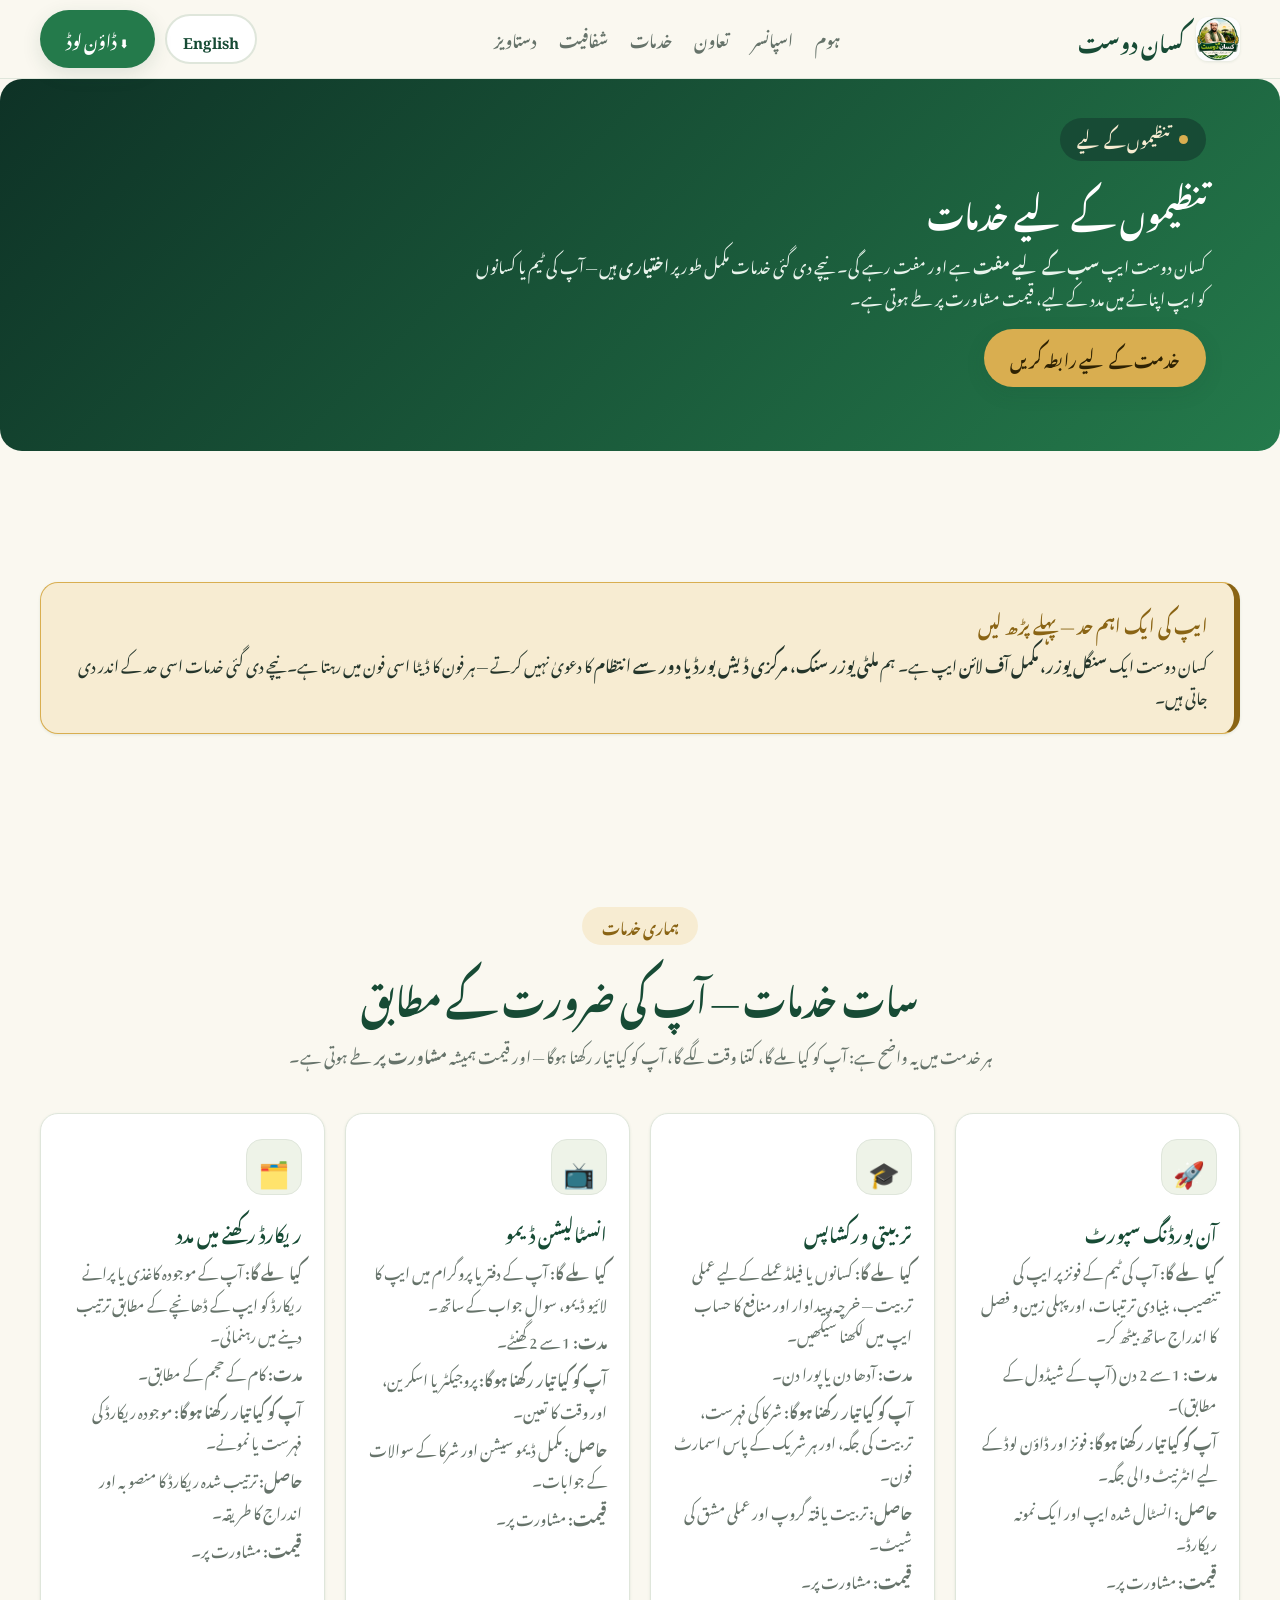
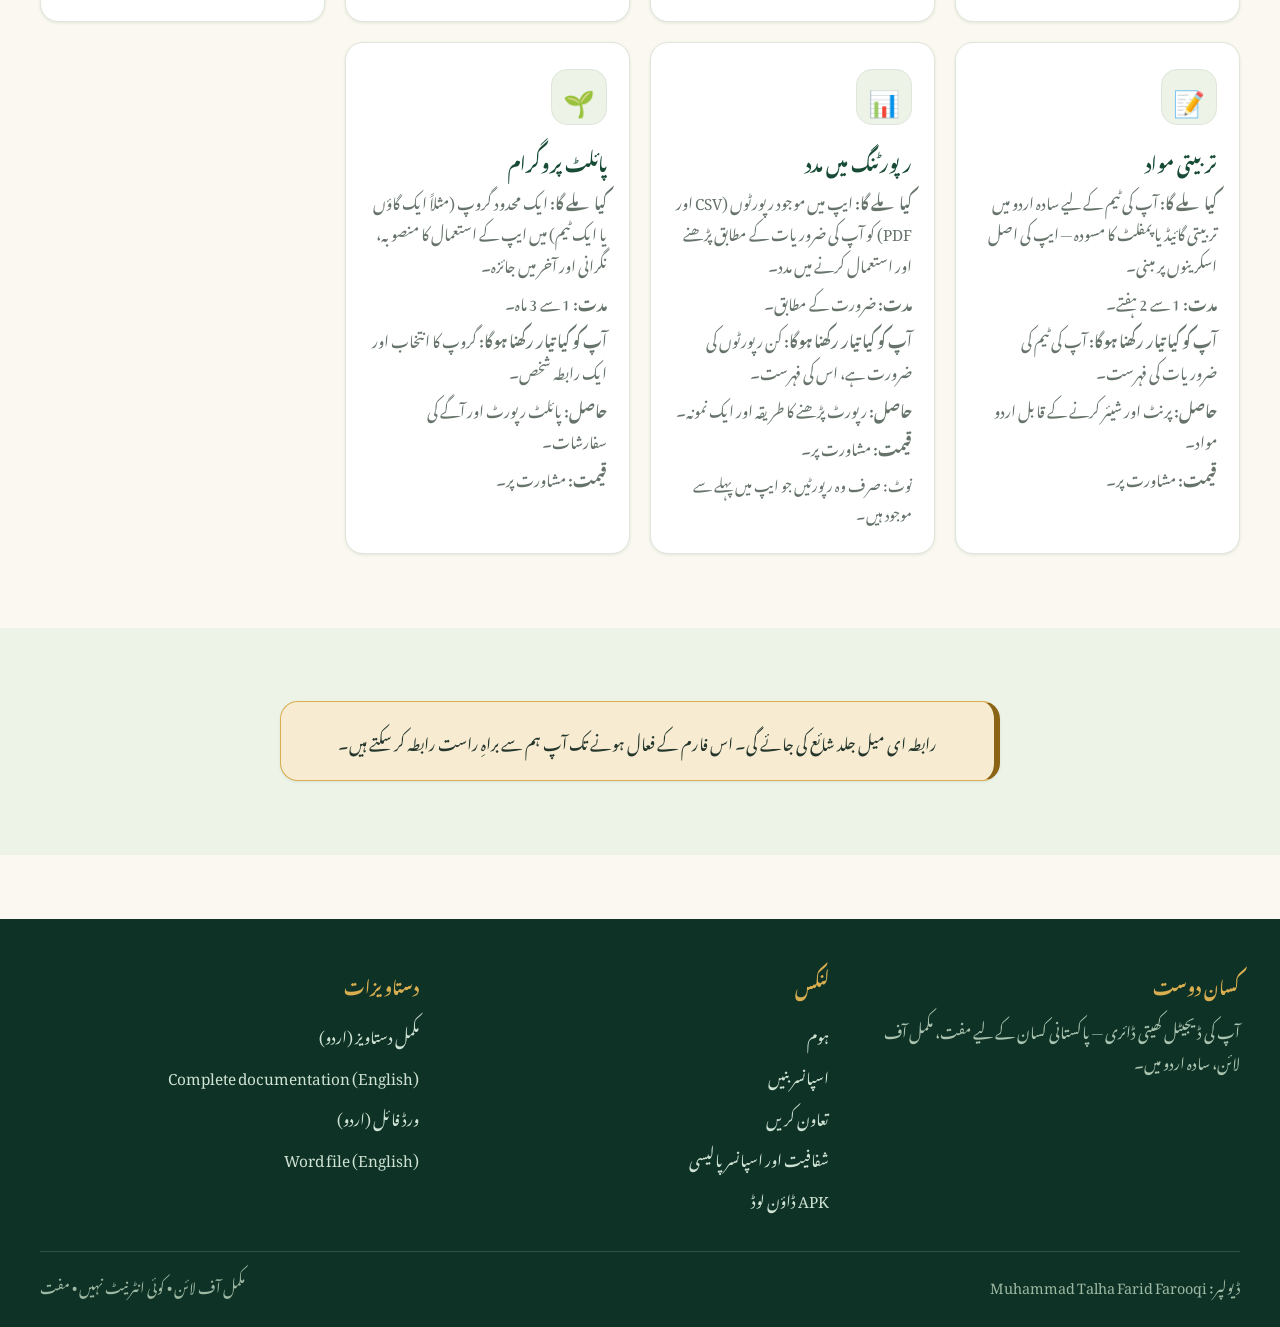
==== docs/services/index.html @ 734f7888 "Kisan Dost monetization system: sponsor/support/services/transparency pages + business toolkit New p" ====
<!DOCTYPE html>
<html lang="ur" dir="rtl">
<head>
<meta charset="utf-8">
<meta name="viewport" content="width=device-width, initial-scale=1">
<title>تنظیموں کے لیے خدمات — کسان دوست</title>
<meta name="description" content="کسان دوست ایپ سب کے لیے مفت ہے۔ تنظیموں کے لیے اختیاری خدمات: آن بورڈنگ، تربیت، ڈیمو، ریکارڈ رکھنے میں مدد، تربیتی مواد، رپورٹنگ اور پائلٹ پروگرام — قیمت مشاورت پر۔">
<link rel="stylesheet" href="../style.css">
<link rel="icon" href="../assets/logo.png">
</head>
<body>
<a class="skip-link" href="#main">مرکزی مواد پر جائیں</a>
<main id="main">

<nav class="nav"><div class="wrap nav-inner">
<a class="brand" href="../index.html"><img src="../assets/logo.png" alt="کسان دوست لوگو">کسان دوست</a>
<ul class="nav-links" id="navLinks">
<li><a href="../index.html">ہوم</a></li>
<li><a href="../sponsor/">اسپانسر</a></li>
<li><a href="../support/">تعاون</a></li>
<li><a href="#" aria-current="page">خدمات</a></li>
<li><a href="../transparency/">شفافیت</a></li>
<li><a href="../dastavezat.html">دستاویز</a></li>
</ul>
<div class="nav-cta">
<a class="lang-toggle" href="../en.html">English</a>
<a class="btn btn-primary" data-track="nav_cta" href="https://drive.google.com/uc?id=1taiPECFG5z9vVgBANVfHRRK8UMcUWbk9&export=download">⬇ ڈاؤن لوڈ</a>
<button class="burger" aria-label="مینیو" aria-expanded="false" aria-controls="navLinks">☰</button>
</div></div></nav>

<header class="doc-hero"><div class="wrap">
<span class="badge"><span class="dot"></span>تنظیموں کے لیے</span>
<h1>تنظیموں کے لیے خدمات</h1>
<p>کسان دوست ایپ <strong>سب کے لیے مفت</strong> ہے اور مفت رہے گی۔ نیچے دی گئی خدمات مکمل طور پر <strong>اختیاری</strong> ہیں — آپ کی ٹیم یا کسانوں کو ایپ اپنانے میں مدد کے لیے، قیمت مشاورت پر طے ہوتی ہے۔</p>
<div class="hero-btns">
<a class="btn btn-gold" href="#inquiry">خدمت کے لیے رابطہ کریں</a>
</div>
</div></header>

<section><div class="wrap">
<div class="notice-box reveal">
<h3>ایپ کی ایک اہم حد — پہلے پڑھ لیں</h3>
<p>کسان دوست ایک <strong>سنگل یوزر، مکمل آف لائن</strong> ایپ ہے۔ ہم <strong>ملٹی یوزر سنک، مرکزی ڈیش بورڈ یا دور سے انتظام</strong> کا دعویٰ نہیں کرتے — ہر فون کا ڈیٹا اسی فون میں رہتا ہے۔ نیچے دی گئی خدمات اسی حد کے اندر دی جاتی ہیں۔</p>
</div>
</div></section>

<section><div class="wrap">
<div class="sec-head reveal">
<span class="sec-kicker">ہماری خدمات</span>
<h2>سات خدمات — آپ کی ضرورت کے مطابق</h2>
<p>ہر خدمت میں یہ واضح ہے: آپ کو کیا ملے گا، کتنا وقت لگے گا، آپ کو کیا تیار رکھنا ہوگا — اور قیمت ہمیشہ <strong>مشاورت پر</strong> طے ہوتی ہے۔</p>
</div>
<div class="feat-grid reveal">

<div class="feat-card">
<div class="feat-icon">🚀</div>
<h3>آن بورڈنگ سپورٹ</h3>
<p><strong>کیا ملے گا:</strong> آپ کی ٹیم کے فونز پر ایپ کی تنصیب، بنیادی ترتیبات، اور پہلی زمین و فصل کا اندراج ساتھ بیٹھ کر۔</p>
<p><strong>مدت:</strong> 1 سے 2 دن (آپ کے شیڈول کے مطابق)۔</p>
<p><strong>آپ کو کیا تیار رکھنا ہوگا:</strong> فونز اور ڈاؤن لوڈ کے لیے انٹرنیٹ والی جگہ۔</p>
<p><strong>حاصل:</strong> انسٹال شدہ ایپ اور ایک نمونہ ریکارڈ۔</p>
<p><strong>قیمت:</strong> مشاورت پر۔</p>
</div>

<div class="feat-card">
<div class="feat-icon">🎓</div>
<h3>تربیتی ورکشاپس</h3>
<p><strong>کیا ملے گا:</strong> کسانوں یا فیلڈ عملے کے لیے عملی تربیت — خرچہ، پیداوار اور منافع کا حساب ایپ میں لکھنا سیکھیں۔</p>
<p><strong>مدت:</strong> آدھا دن یا پورا دن۔</p>
<p><strong>آپ کو کیا تیار رکھنا ہوگا:</strong> شرکا کی فہرست، تربیت کی جگہ، اور ہر شریک کے پاس اسمارٹ فون۔</p>
<p><strong>حاصل:</strong> تربیت یافتہ گروپ اور عملی مشق کی شیٹ۔</p>
<p><strong>قیمت:</strong> مشاورت پر۔</p>
</div>

<div class="feat-card">
<div class="feat-icon">📺</div>
<h3>انسٹالیشن ڈیمو</h3>
<p><strong>کیا ملے گا:</strong> آپ کے دفتر یا پروگرام میں ایپ کا لائیو ڈیمو، سوال جواب کے ساتھ۔</p>
<p><strong>مدت:</strong> 1 سے 2 گھنٹے۔</p>
<p><strong>آپ کو کیا تیار رکھنا ہوگا:</strong> پروجیکٹر یا اسکرین، اور وقت کا تعین۔</p>
<p><strong>حاصل:</strong> مکمل ڈیمو سیشن اور شرکا کے سوالات کے جوابات۔</p>
<p><strong>قیمت:</strong> مشاورت پر۔</p>
</div>

<div class="feat-card">
<div class="feat-icon">🗂️</div>
<h3>ریکارڈ رکھنے میں مدد</h3>
<p><strong>کیا ملے گا:</strong> آپ کے موجودہ کاغذی یا پرانے ریکارڈ کو ایپ کے ڈھانچے کے مطابق ترتیب دینے میں رہنمائی۔</p>
<p><strong>مدت:</strong> کام کے حجم کے مطابق۔</p>
<p><strong>آپ کو کیا تیار رکھنا ہوگا:</strong> موجودہ ریکارڈ کی فہرست یا نمونے۔</p>
<p><strong>حاصل:</strong> ترتیب شدہ ریکارڈ کا منصوبہ اور اندراج کا طریقہ۔</p>
<p><strong>قیمت:</strong> مشاورت پر۔</p>
</div>

<div class="feat-card">
<div class="feat-icon">📝</div>
<h3>تربیتی مواد</h3>
<p><strong>کیا ملے گا:</strong> آپ کی ٹیم کے لیے سادہ اردو میں تربیتی گائیڈ یا پمفلٹ کا مسودہ — ایپ کی اصل اسکرینوں پر مبنی۔</p>
<p><strong>مدت:</strong> 1 سے 2 ہفتے۔</p>
<p><strong>آپ کو کیا تیار رکھنا ہوگا:</strong> آپ کی ٹیم کی ضروریات کی فہرست۔</p>
<p><strong>حاصل:</strong> پرنٹ اور شیئر کرنے کے قابل اردو مواد۔</p>
<p><strong>قیمت:</strong> مشاورت پر۔</p>
</div>

<div class="feat-card">
<div class="feat-icon">📊</div>
<h3>رپورٹنگ میں مدد</h3>
<p><strong>کیا ملے گا:</strong> ایپ میں موجود رپورٹوں (CSV اور PDF) کو آپ کی ضروریات کے مطابق پڑھنے اور استعمال کرنے میں مدد۔</p>
<p><strong>مدت:</strong> ضرورت کے مطابق۔</p>
<p><strong>آپ کو کیا تیار رکھنا ہوگا:</strong> کن رپورٹوں کی ضرورت ہے، اس کی فہرست۔</p>
<p><strong>حاصل:</strong> رپورٹ پڑھنے کا طریقہ اور ایک نمونہ۔</p>
<p><strong>قیمت:</strong> مشاورت پر۔</p>
<p style="font-size:.9rem">نوٹ: صرف وہ رپورٹیں جو ایپ میں پہلے سے موجود ہیں۔</p>
</div>

<div class="feat-card">
<div class="feat-icon">🌱</div>
<h3>پائلٹ پروگرام</h3>
<p><strong>کیا ملے گا:</strong> ایک محدود گروپ (مثلاً ایک گاؤں یا ایک ٹیم) میں ایپ کے استعمال کا منصوبہ، نگرانی اور آخر میں جائزہ۔</p>
<p><strong>مدت:</strong> 1 سے 3 ماہ۔</p>
<p><strong>آپ کو کیا تیار رکھنا ہوگا:</strong> گروپ کا انتخاب اور ایک رابطہ شخص۔</p>
<p><strong>حاصل:</strong> پائلٹ رپورٹ اور آگے کی سفارشات۔</p>
<p><strong>قیمت:</strong> مشاورت پر۔</p>
</div>

</div>
</div></section>

<section id="inquiry" style="background:var(--sage)"><div class="wrap">
<form class="kd-form form-card reveal" data-preset="training" novalidate aria-labelledby="form-title-services">
<h2 id="form-title-services">خدمت کے لیے رابطہ کریں</h2>
<p class="form-sub">کون سی خدمت چاہیے، یہ پیغام میں لکھیں — آپ کا ای میل ایپ کھلے گا اور آپ کی درخواست ہمیں موصول ہو جائے گی۔</p>
<div class="form-field">
<label for="kd-name">نام <span class="req">*</span></label>
<input type="text" id="kd-name" name="name" autocomplete="name" required aria-describedby="kd-name-err">
<span class="form-error" id="kd-name-err" hidden></span>
</div>
<div class="form-field">
<label for="kd-org">تنظیم</label>
<input type="text" id="kd-org" name="org" autocomplete="organization">
</div>
<div class="form-field">
<label for="kd-contact">ای میل یا فون <span class="req">*</span></label>
<input type="text" id="kd-contact" name="contact" autocomplete="email" required aria-describedby="kd-contact-err">
<span class="form-error" id="kd-contact-err" hidden></span>
</div>
<div class="form-field">
<label for="kd-type">درخواست کی قسم <span class="req">*</span></label>
<select id="kd-type" name="type" required>
<option value="sponsor">اسپانسرشپ</option>
<option value="support">تعاون</option>
<option value="training">تربیت</option>
<option value="partnership">شراکت</option>
<option value="other">دیگر</option>
</select>
</div>
<div class="form-field">
<label for="kd-message">پیغام <span class="req">*</span></label>
<textarea id="kd-message" name="message" required aria-describedby="kd-message-err" placeholder="مثلاً: ہمیں اپنی فیلڈ ٹیم کے لیے تربیتی ورکشاپ چاہیے۔"></textarea>
<span class="form-error" id="kd-message-err" hidden></span>
</div>
<div class="form-field consent-row">
<input type="checkbox" id="kd-consent" name="consent" required aria-describedby="kd-consent-err">
<label for="kd-consent">مجھ سے رابطہ کیا جا سکتا ہے <span class="req">*</span></label>
<span class="form-error" id="kd-consent-err" hidden></span>
</div>
<button type="submit" class="btn btn-primary">درخواست بھیجیں</button>
<p class="kd-mailto-note" hidden>آپ کا ای میل ایپ کھلے گا — وہاں بھیجنے پر آپ کی درخواست موصول ہوگی۔</p>
</form>
</div></section>

<footer><div class="wrap">
<div class="foot-grid">
<div><h4>کسان دوست</h4><p style="font-size:.95rem">آپ کی ڈیجیٹل کھیتی ڈائری — پاکستانی کسان کے لیے مفت، مکمل آف لائن، سادہ اردو میں۔</p></div>
<div><h4>لنکس</h4><a href="../index.html">ہوم</a><a href="../sponsor/">اسپانسر بنیں</a><a href="../support/">تعاون کریں</a><a href="../transparency/">شفافیت اور اسپانسر پالیسی</a><a data-track="apk_download" href="https://drive.google.com/uc?id=1taiPECFG5z9vVgBANVfHRRK8UMcUWbk9&export=download">APK ڈاؤن لوڈ</a></div>
<div><h4>دستاویزات</h4><a data-track="doc_click" href="../dastavezat.html">مکمل دستاویز (اردو)</a><a data-track="doc_click" href="../documentation.html">Complete documentation (English)</a><a data-track="doc_click" href="../kisan-dost-dastaveez-urdu.docx" download>ورڈ فائل (اردو)</a><a data-track="doc_click" href="../kisan-dost-documentation-english.docx" download>Word file (English)</a></div>
</div>
<div class="foot-bottom"><span>ڈیولپر: Muhammad Talha Farid Farooqi</span><span>مکمل آف لائن • کوئی انٹرنیٹ نہیں • مفت</span></div>
</div></footer>

</main>
<script src="../config.js"></script>
<script src="../site.js"></script>
</body></html>
---- docs/style.css ----
/* ============================================================
   Kisan Dost — کسان دوست | GitHub Pages site stylesheet
   Rebuilt 2026-10-18: mobile-first, logical properties, vanilla CSS.
   Bilingual: index.html (Urdu, dir=rtl) + en.html (English, dir=ltr).
   Font: "Noto Nastaliq Urdu" via Google Fonts CDN (OFL).
   Palette: brief-palette greens + ivory + wheat-gold accents.
   ============================================================ */
@import url('https://fonts.googleapis.com/css2?family=Noto+Nastaliq+Urdu:wght@400;500;600;700&display=swap');

/* ---------- 1. Design tokens ---------- */
:root{
  /* Brief palette (exact) */
  --pine:#174B35;
  --emerald:#247A4B;
  --crop:#4F9859;
  --gold:#D9AE50;
  --ivory:#FAF8F0;
  --sage:#EEF3E8;
  --ink:#24352B;
  --muted:#66736A;
  --white:#FFFFFF;
  /* Derived (tints/shades for surfaces, borders, text on gold) */
  --pine-deep:#0E3226;
  --emerald-soft:#E4F0E8;
  --gold-deep:#8A6414;
  --gold-soft:#F7ECD2;
  --line:#DFE6DB;
  --radius:18px;
  --shadow-sm:0 1px 3px rgba(23,75,53,.10);
  --shadow-md:0 6px 20px rgba(23,75,53,.12);
  --shadow-lg:0 18px 44px rgba(23,75,53,.16);
  --font-ur:'Noto Nastaliq Urdu','Jameel Noori Nastaleeq','Urdu Typesetting',serif;
  --font-en:'Segoe UI',system-ui,-apple-system,Roboto,'Helvetica Neue',Arial,sans-serif;
}

/* ---------- 2. Reset / base ---------- */
*,*::before,*::after{box-sizing:border-box;margin:0;padding:0}
html{scroll-behavior:smooth;scroll-padding-top:96px;-webkit-text-size-adjust:100%}
body{
  font-family:var(--font-en);
  background:var(--ivory);
  color:var(--ink);
  line-height:1.75;
  overflow-x:hidden;
}
/* RTL (Urdu): Nastaliq with generous line-height for legibility */
[dir="rtl"] body,body.urdu{font-family:var(--font-ur);line-height:2.05}
img,svg,video{max-width:100%;height:auto;display:block}
a{color:var(--emerald);text-decoration:none}
a:hover{color:var(--pine)}
button,a{-webkit-tap-highlight-color:transparent}
::selection{background:var(--gold-soft)}

/* Accessibility: visible keyboard focus */
:focus-visible{outline:2px solid var(--gold);outline-offset:2px;border-radius:4px}

/* Skip link: visually hidden until focused */
.skip-link{
  position:absolute;inset-inline-start:1rem;top:-100px;z-index:100;
  background:var(--pine);color:#fff;font-weight:700;
  padding:.7rem 1.2rem;border-radius:10px;transition:top .2s ease;
}
.skip-link:focus{top:.8rem;color:#fff}

.wrap{width:min(1140px,92%);margin-inline:auto}

/* ---------- 3. Navbar ---------- */
.nav{
  position:sticky;top:0;z-index:50;
  background:var(--ivory);
  border-bottom:1px solid var(--line);
}
.nav-inner{
  display:flex;align-items:center;justify-content:space-between;
  gap:1rem;padding:.65rem 0;
}
.brand{display:flex;align-items:center;gap:.7rem;font-weight:700;font-size:1.3rem;color:var(--pine)}
.brand img{width:44px;height:44px;border-radius:12px;box-shadow:var(--shadow-sm)}
.nav-links{display:flex;align-items:center;gap:1.4rem;list-style:none}
.nav-links a{font-weight:600;color:var(--muted);font-size:1rem;padding:.4rem 0}
.nav-links a:hover{color:var(--emerald)}
.nav-cta{display:flex;align-items:center;gap:.6rem}

/* Buttons: green = primary actions, gold = accent, outline = secondary */
.btn{
  display:inline-flex;align-items:center;justify-content:center;gap:.5rem;
  min-height:44px;padding:.65rem 1.5rem;border-radius:999px;
  font-weight:700;font-size:1rem;border:2px solid transparent;
  cursor:pointer;white-space:nowrap;font-family:inherit;
  transition:transform .18s ease,box-shadow .18s ease,background .18s ease;
}
.btn-primary{background:var(--emerald);color:#fff;box-shadow:var(--shadow-md)}
.btn-primary:hover{background:var(--pine);color:#fff;transform:translateY(-2px)}
.btn-gold{background:var(--gold);color:#2e2203;box-shadow:var(--shadow-md)}
.btn-gold:hover{background:var(--gold-deep);color:#fff;transform:translateY(-2px)}
.btn-outline{background:transparent;border-color:var(--emerald);color:var(--emerald)}
.btn-outline:hover{background:var(--sage)}

.lang-toggle{
  display:inline-flex;align-items:center;gap:.4rem;
  min-height:44px;border:2px solid var(--line);border-radius:999px;
  padding:.45rem 1rem;font-weight:700;color:var(--pine);
  background:var(--white);font-size:.95rem;font-family:inherit;cursor:pointer;
}
.lang-toggle:hover{border-color:var(--crop)}
.burger{
  display:none;background:none;border:1px solid var(--line);border-radius:10px;
  min-width:44px;min-height:44px;font-size:1.4rem;cursor:pointer;color:var(--pine);
  align-items:center;justify-content:center;
}

/* ---------- 4. Hero ---------- */
.hero{
  background:
    radial-gradient(900px 420px at 85% -10%,rgba(217,174,80,.18),transparent 60%),
    linear-gradient(180deg,var(--sage) 0%,var(--ivory) 100%);
}
.hero-inner{
  display:grid;grid-template-columns:1fr;gap:2.5rem;align-items:center;
  padding:3rem 0 3.5rem;
}
.badge{
  display:inline-flex;align-items:center;gap:.55rem;
  background:var(--pine);color:var(--gold-soft);font-weight:700;font-size:.92rem;
  padding:.42rem 1.1rem;border-radius:999px;margin-bottom:1.1rem;
}
.badge .dot{
  width:9px;height:9px;border-radius:50%;background:var(--gold);
  animation:pulse 2s ease-in-out infinite;
}
@keyframes pulse{0%,100%{opacity:1}50%{opacity:.35}}
/* Nastaliq needs a smaller min than Latin to avoid overflow */
.hero h1{
  font-size:clamp(1.55rem,4.6vw,2.9rem);
  color:var(--pine);font-weight:700;margin-bottom:.7rem;line-height:1.9;
}
[dir="ltr"] .hero h1{line-height:1.25}
.hero h1 .gold{color:var(--gold-deep)}
.lead{font-size:1.12rem;color:var(--muted);max-width:34rem;margin-bottom:1.8rem}
.hero-btns{display:flex;gap:.9rem;flex-wrap:wrap;margin-bottom:1.6rem}
.hero-meta{
  display:flex;gap:1.6rem;flex-wrap:wrap;
  color:var(--muted);font-size:.95rem;font-weight:600;
}
.hero-meta span{display:inline-flex;align-items:center;gap:.45rem}
.hero-art{position:relative;display:flex;justify-content:center;align-items:center;gap:1.5rem;flex-wrap:wrap}
.hero-art .farmer{width:min(280px,60%);filter:drop-shadow(0 14px 24px rgba(23,75,53,.22))}

/* ---------- 5. Device mockup (real screenshot frame) ---------- */
.device{
  width:min(230px,62vw);
  background:#101d15;border-radius:40px;padding:11px;
  border:1px solid #2b4232;
  box-shadow:var(--shadow-lg);
  position:relative;
}
.device .notch{
  position:absolute;top:20px;left:50%;transform:translateX(-50%);
  width:96px;height:22px;background:#101d15;border-radius:12px;z-index:2;
}
.device-screen{
  border-radius:30px;overflow:hidden;background:var(--sage);
  aspect-ratio:9/19.2;
}
.device-screen img{
  width:100%;height:100%;object-fit:cover;object-position:top;
}

/* ---------- 6. Trust strip ---------- */
.trust-strip{
  background:var(--white);border-block:1px solid var(--line);
}
.trust-strip .wrap{
  display:flex;justify-content:center;gap:2.5rem;flex-wrap:wrap;
  padding:1.1rem 0;
}
.trust-item{display:flex;align-items:center;gap:.55rem;font-weight:700;color:var(--pine);font-size:1rem}
.trust-item .t-icon{
  width:40px;height:40px;flex:0 0 40px;border-radius:50%;
  background:var(--emerald-soft);color:var(--emerald);
  display:flex;align-items:center;justify-content:center;font-size:1.15rem;
}

/* ---------- 7. Sections ---------- */
section{padding:4rem 0}
.sec-head{text-align:center;max-width:44rem;margin:0 auto 2.6rem}
.sec-kicker{
  display:inline-block;background:var(--gold-soft);color:var(--gold-deep);
  font-weight:700;border-radius:999px;padding:.25rem 1.2rem;
  font-size:.92rem;margin-bottom:.8rem;
}
.sec-head h2{font-size:clamp(1.5rem,3.4vw,2.2rem);color:var(--pine);font-weight:700}
.sec-head p{color:var(--muted);margin-top:.5rem}

/* ---------- 8. Feature cards ---------- */
.feat-group{margin-bottom:3rem}
.feat-group:last-child{margin-bottom:0}
.feat-group-title{
  font-size:1.25rem;color:var(--pine);font-weight:700;
  margin-bottom:1.2rem;padding-inline-start:.9rem;
  border-inline-start:4px solid var(--gold);
}
.feat-grid{
  display:grid;grid-template-columns:repeat(auto-fill,minmax(min(100%,260px),1fr));
  gap:1.25rem;
}
.feat-card{
  background:var(--white);border:1px solid var(--line);border-radius:var(--radius);
  padding:1.6rem 1.4rem;box-shadow:var(--shadow-sm);
  transition:transform .22s ease,box-shadow .22s ease;
  display:flex;flex-direction:column;gap:.4rem;
}
.feat-card:hover{transform:translateY(-5px);box-shadow:var(--shadow-md)}
.feat-icon{
  width:56px;height:56px;border-radius:16px;
  display:flex;align-items:center;justify-content:center;
  font-size:1.6rem;margin-bottom:.7rem;
  background:var(--sage);color:var(--emerald);
  border:1px solid var(--line);
}
.feat-card h3{font-size:1.1rem;color:var(--pine);font-weight:700}
.feat-card p{font-size:.96rem;color:var(--muted)}
.feat-shot{border-radius:12px;overflow:hidden;border:1px solid var(--line);margin-top:.6rem}
.feat-shot img{width:100%;height:auto}

/* ---------- 9. Steps ---------- */
.steps{
  position:relative;max-width:760px;margin:0 auto;
  display:flex;flex-direction:column;gap:1.1rem;
}
.step{
  display:flex;gap:1.2rem;background:var(--white);border:1px solid var(--line);
  border-radius:var(--radius);padding:1.3rem 1.4rem;
  box-shadow:var(--shadow-sm);align-items:flex-start;
}
.step .num{
  flex:0 0 52px;width:52px;height:52px;border-radius:50%;
  background:var(--gold);color:#2e2203;
  display:flex;align-items:center;justify-content:center;
  font-weight:800;font-size:1.25rem;font-family:var(--font-en);
}
.step h3{color:var(--pine);font-size:1.08rem;margin-bottom:.2rem}
.step p{color:var(--muted);font-size:.97rem}

/* ---------- 10. Screenshot gallery ---------- */
.shots{display:flex;gap:2rem;justify-content:center;flex-wrap:wrap}
.shot{text-align:center;cursor:pointer}
.shot-frame{
  width:min(230px,62vw);border-radius:28px;overflow:hidden;
  background:#101d15;border:1px solid #2b4232;
  box-shadow:var(--shadow-md);
}
.shot-frame img{
  width:100%;height:auto;aspect-ratio:9/19.2;
  object-fit:cover;object-position:top;
}
.shot figcaption{margin-top:.9rem;font-weight:700;color:var(--pine)}

/* ---------- 11. Lightbox ---------- */
.lightbox{
  position:fixed;inset:0;z-index:90;
  background:rgba(14,50,38,.92);
  display:none;align-items:center;justify-content:center;
  flex-direction:column;gap:1rem;padding:1.5rem;
}
.lightbox.open{display:flex}
.lb-img{
  max-width:min(92vw,420px);max-height:80vh;width:auto;height:auto;
  border-radius:20px;border:1px solid rgba(255,255,255,.25);
}
.lb-cap{color:#fff;font-weight:600}
.lb-close,.lb-prev,.lb-next{
  position:absolute;display:flex;align-items:center;justify-content:center;
  min-width:44px;min-height:44px;border-radius:50%;
  background:rgba(255,255,255,.14);color:#fff;border:1px solid rgba(255,255,255,.3);
  font-size:1.4rem;cursor:pointer;font-family:inherit;
}
.lb-close:hover,.lb-prev:hover,.lb-next:hover{background:rgba(255,255,255,.28)}
.lb-close{top:1.2rem;inset-inline-end:1.2rem}
.lb-prev{top:50%;transform:translateY(-50%);inset-inline-start:1rem}
.lb-next{top:50%;transform:translateY(-50%);inset-inline-end:1rem}

/* ---------- 12. Docs promo ---------- */
.docs-promo{
  background:var(--pine);border-radius:28px;padding:3rem;
  color:#fff;box-shadow:var(--shadow-md);position:relative;overflow:hidden;
}
.docs-promo::after{
  content:"";position:absolute;inset-inline-end:-70px;top:-70px;
  width:280px;height:280px;pointer-events:none;
  background:radial-gradient(circle,rgba(217,174,80,.30),transparent 70%);
}
.docs-promo h2{color:#fff;margin-bottom:.5rem}
.docs-promo p{color:#dcebdff0;max-width:40rem;margin-bottom:1.6rem}
.doc-btns{display:flex;gap:.9rem;flex-wrap:wrap;position:relative;z-index:1}
.doc-card{
  background:rgba(255,255,255,.08);border:1px solid rgba(255,255,255,.22);
  border-radius:var(--radius);padding:1.2rem 1.4rem;flex:1 1 240px;
}
.doc-card h3{color:var(--gold);font-size:1.05rem;margin-bottom:.3rem}
.doc-card p{font-size:.92rem;margin-bottom:.9rem}

/* ---------- 13. FAQ ---------- */
.faq{max-width:800px;margin:0 auto;display:flex;flex-direction:column;gap:.8rem}
.faq-item{
  background:var(--white);border:1px solid var(--line);
  border-radius:14px;overflow:hidden;box-shadow:var(--shadow-sm);
}
.faq-q{
  width:100%;background:none;border:none;text-align:start;
  padding:1rem 1.3rem;font-family:inherit;font-size:1.03rem;font-weight:700;
  color:var(--pine);cursor:pointer;
  display:flex;justify-content:space-between;align-items:center;gap:1rem;
  min-height:44px;
}
.faq-q .plus{
  flex:0 0 auto;width:30px;height:30px;border-radius:50%;
  background:var(--emerald-soft);color:var(--emerald);
  display:flex;align-items:center;justify-content:center;
  font-size:1.2rem;font-family:var(--font-en);transition:transform .25s ease,background .25s ease;
}
.faq-item.open .faq-q .plus{transform:rotate(45deg);background:var(--gold);color:#2e2203}
.faq-a{display:none}
.faq-item.open .faq-a{display:block}
.faq-a p{padding:0 1.3rem 1.2rem;color:var(--muted);font-size:.97rem}

/* ---------- 14. Version table ---------- */
.table-wrap{
  overflow-x:auto;border-radius:var(--radius);
  border:1px solid var(--line);box-shadow:var(--shadow-sm);
}
table.ver{width:100%;border-collapse:collapse;background:var(--white);min-width:560px}
table.ver th{
  background:var(--pine);color:#fff;padding:.85rem 1rem;
  text-align:start;font-size:1rem;white-space:nowrap;
}
table.ver td{
  padding:.85rem 1rem;border-top:1px solid var(--line);
  font-size:.96rem;vertical-align:top;
}
table.ver tbody tr:nth-child(even) td{background:var(--sage)}
.ver-tag{
  display:inline-block;background:var(--gold);color:#2e2203;font-weight:800;
  border-radius:8px;padding:.1rem .6rem;font-size:.88rem;font-family:var(--font-en);
  white-space:nowrap;
}

/* ---------- 15. Download band ---------- */
.dl-band{
  background:linear-gradient(135deg,var(--pine-deep) 0%,var(--pine) 55%,var(--emerald) 100%);
  border-radius:28px;padding:3.2rem 2rem;text-align:center;
  color:#fff;box-shadow:var(--shadow-md);
  position:relative;overflow:hidden;
}
.dl-band .wheat{position:absolute;opacity:.14;width:220px;pointer-events:none}
.dl-band h2{color:#fff;margin-bottom:.6rem}
.dl-band p{color:#dcebdff0;max-width:36rem;margin:0 auto 1.6rem}
.dl-note{
  margin-top:1rem;font-size:.85rem;color:#cfe3d4;
  font-family:var(--font-en);direction:ltr;unicode-bidi:embed;
  word-break:break-all;
}

/* ---------- 16. Footer ---------- */
footer{background:var(--pine-deep);color:#cfe3d4;padding:3rem 0 1.6rem;margin-top:4rem}
.foot-grid{
  display:grid;grid-template-columns:repeat(auto-fit,minmax(min(100%,220px),1fr));
  gap:2rem;margin-bottom:2rem;
}
.foot-grid h4{color:var(--gold);margin-bottom:.8rem;font-size:1.05rem}
.foot-grid a{color:#cfe3d4;display:block;padding:.3rem 0;font-size:.96rem}
.foot-grid a:hover{color:#fff}
.foot-grid p{font-size:.94rem;color:#a9c3af}
.foot-bottom{
  border-top:1px solid rgba(255,255,255,.14);padding-top:1.2rem;
  display:flex;justify-content:space-between;gap:1rem;flex-wrap:wrap;
  font-size:.9rem;color:#9db8a3;
}

/* ---------- 17. Doc pages (dastavezat / documentation) ---------- */
.doc-layout{
  display:grid;grid-template-columns:1fr;gap:2rem;
  align-items:start;padding:2.5rem 0 4rem;
}
.toc{
  background:var(--white);border:1px solid var(--line);
  border-radius:var(--radius);padding:1.3rem;box-shadow:var(--shadow-sm);
}
.toc h3{font-size:1.02rem;color:var(--pine);margin-bottom:.7rem}
.toc ol{list-style:none;display:flex;flex-direction:column;gap:.15rem}
.toc li a{
  display:block;padding:.4rem .6rem;border-radius:8px;
  font-size:.92rem;color:var(--muted);min-height:36px;
}
.toc li a:hover{background:var(--sage);color:var(--emerald)}
.toc li.sub a{padding-inline-start:1.4rem;font-size:.86rem}
.doc-body{
  background:var(--white);border:1px solid var(--line);border-radius:22px;
  padding:1.6rem;box-shadow:var(--shadow-sm);min-width:0;
  max-width:68ch; /* readable Nastaliq measure */
}
.doc-body h2{
  color:var(--pine);font-size:1.5rem;margin:2.2rem 0 .8rem;
  padding-top:1.2rem;border-top:2px dashed var(--line);
}
.doc-body h2:first-child{border-top:none;margin-top:0;padding-top:0}
.doc-body h3{color:var(--emerald);font-size:1.18rem;margin:1.6rem 0 .5rem}
.doc-body h4{color:var(--pine);font-size:1.05rem;margin:1.2rem 0 .4rem}
.doc-body p{margin-bottom:.9rem;color:var(--ink)}
.doc-body ul,.doc-body ol{margin:0 0 1rem;padding-inline-start:1.5rem;color:var(--ink)}
.doc-body li{margin-bottom:.35rem}
.doc-body .table-wrap{margin:1rem 0}
.doc-body table{width:100%;border-collapse:collapse;margin:1rem 0;font-size:.93rem}
.doc-body th{
  background:var(--emerald-soft);color:var(--pine);
  padding:.6rem .8rem;border:1px solid var(--line);text-align:start;
}
.doc-body td{padding:.6rem .8rem;border:1px solid var(--line);vertical-align:top}
.doc-qa{
  background:var(--sage);border-inline-start:4px solid var(--crop);
  border-radius:12px;padding:1rem 1.2rem;margin-bottom:1rem;
}
.doc-qa .q{font-weight:700;color:var(--pine);margin-bottom:.3rem}
.doc-qa .a{color:var(--muted)}
.doc-hero{
  background:linear-gradient(135deg,var(--pine-deep),var(--emerald));
  color:#fff;border-radius:22px;padding:2.4rem;margin-bottom:2rem;
}
.doc-hero h1{color:#fff;font-size:1.9rem;margin-bottom:.4rem}
.doc-hero p{color:#e8f3eb;max-width:46rem}
.doc-hero .btn{margin-top:1rem}

/* ---------- 18. Reveal on scroll ---------- */
.reveal{opacity:0;transform:translateY(26px);transition:opacity .7s ease,transform .7s ease}
.reveal.visible{opacity:1;transform:none}
@media (prefers-reduced-motion:reduce){
  .reveal{opacity:1;transform:none;transition:none}
  .badge .dot{animation:none}
  html{scroll-behavior:auto}
}

/* ---------- 19. Legacy aliases (current HTML) ----------
   Kept so the committed pages stay styled until the HTML strands
   land on the contract class names. `.phone`/`.mock-*` intentionally
   removed (replaced by `.device`). */
.feat{background:var(--white);border:1px solid var(--line);border-radius:var(--radius);
  padding:1.6rem 1.4rem;box-shadow:var(--shadow-sm);transition:transform .22s ease,box-shadow .22s ease}
.feat:hover{transform:translateY(-5px);box-shadow:var(--shadow-md)}
.feat h3{font-size:1.1rem;color:var(--pine);margin-bottom:.35rem;font-weight:700}
.feat p{font-size:.96rem;color:var(--muted)}
.icon{
  width:56px;height:56px;border-radius:16px;display:flex;align-items:center;justify-content:center;
  font-size:1.6rem;margin-bottom:.7rem;background:var(--sage);color:var(--emerald);border:1px solid var(--line);
}

/* ============================================================
   20. Responsive — mobile-first; base = 320px.
   Breakpoints: 560 / 820 / 960 / 1200.
   ============================================================ */
@media (min-width:560px){
  .hero-inner{padding:3.5rem 0 4rem}
  .doc-body{padding:2rem}
  .step{flex-direction:row;align-items:flex-start;text-align:start}
}

@media (min-width:820px){
  .burger{display:none}
  .nav-links{display:flex}
  .device{width:min(260px,100%)}
  .doc-layout{grid-template-columns:270px 1fr;gap:2.5rem}
  .toc{
    position:sticky;top:96px;max-height:calc(100vh - 120px);overflow:auto;
  }
  .doc-body{padding:2.6rem}
}

/* ≤820px: burger + collapsible nav menu */
@media (max-width:820px){
  .nav-links{
    display:none;position:absolute;top:100%;inset-inline:0;
    background:var(--ivory);flex-direction:column;align-items:stretch;
    padding:.5rem 4% 1rem;gap:0;border-bottom:1px solid var(--line);
    box-shadow:var(--shadow-md);z-index:60;
  }
  .nav-links.open{display:flex}
  .nav-links li{width:100%}
  .nav-links a{display:block;padding:.8rem .4rem;min-height:44px;border-top:1px solid var(--line)}
  .burger{display:inline-flex}
  .nav-cta .btn{padding:.55rem 1.1rem;font-size:.92rem}
  .doc-body table{font-size:.85rem}
  .doc-body th,.doc-body td{padding:.5rem .55rem}
}

@media (min-width:960px){
  .hero-inner{grid-template-columns:1.05fr .95fr;gap:3rem;padding:4.5rem 0 5rem}
  .device{width:min(300px,100%)}
  section{padding:4.6rem 0}
}

@media (min-width:1200px){
  .wrap{width:min(1200px,94%)}
  .hero h1{font-size:clamp(1.9rem,3.2vw,3rem)}
}

/* Small screens: tighten hero + footer rhythm */
@media (max-width:560px){
  .hero-inner{text-align:center;gap:2rem}
  .hero p.lead{margin-inline:auto}
  .hero-btns,.hero-meta{justify-content:center}
  .trust-strip .wrap{gap:1rem}
  .trust-item{font-size:.9rem}
  .docs-promo{padding:2.2rem 1.4rem}
  .dl-band{padding:2.2rem 1.2rem}
  .lb-prev{inset-inline-start:.4rem}
  .lb-next{inset-inline-end:.4rem}
  section{padding:3rem 0}
}

/* ============================================================
   21. Monetization pages (2026-10-18): sponsor / support /
   services / transparency. Reuses design-system classes.
   ============================================================ */

/* Informational / placeholder notice box */
.notice-box{
  background:var(--gold-soft);border:1px solid var(--gold);
  border-inline-start:6px solid var(--gold-deep);
  border-radius:var(--radius);padding:1.4rem 1.6rem;
  margin:1.6rem 0;box-shadow:var(--shadow-sm);
}
.notice-box h3{color:var(--gold-deep);margin-bottom:.4rem;font-size:1.08rem}
.notice-box p{color:var(--ink);font-size:.97rem;margin-bottom:.5rem}
.notice-box p:last-child{margin-bottom:0}

/* Highlighted sponsor package (middle tier) */
.plan-featured{
  border:2px solid var(--gold)!important;
  position:relative;
}
.plan-featured .plan-ribbon{
  display:inline-block;background:var(--gold);color:#2e2203;
  font-weight:700;font-size:.85rem;border-radius:999px;
  padding:.2rem 1rem;margin-bottom:.6rem;
}
.feat-card ul.plan-benefits{
  list-style:none;padding:0;margin:.8rem 0 0;color:var(--muted);font-size:.95rem;
}
.feat-card ul.plan-benefits li{
  padding:.28rem 0;padding-inline-start:1.6rem;position:relative;margin-bottom:0;
}
.feat-card ul.plan-benefits li::before{
  content:"✓";position:absolute;inset-inline-start:0;
  color:var(--emerald);font-weight:800;
}

/* Inquiry / contact form (shared .kd-form component) */
.form-card{
  background:var(--white);border:1px solid var(--line);
  border-radius:22px;box-shadow:var(--shadow-md);
  padding:2rem;max-width:720px;margin:0 auto;
}
.form-card h2{color:var(--pine);margin-bottom:.4rem}
.form-card>p.form-sub{color:var(--muted);margin-bottom:1.6rem}
.form-field{margin-bottom:1.2rem}
.form-field label{
  display:block;font-weight:700;color:var(--pine);margin-bottom:.4rem;
}
.form-field .req{color:#b3261e;font-weight:800}
.form-field input[type="text"],
.form-field input[type="email"],
.form-field input[type="tel"],
.form-field select,
.form-field textarea{
  width:100%;font-family:inherit;font-size:1rem;color:var(--ink);
  background:var(--ivory);border:1.5px solid var(--line);
  border-radius:12px;padding:.7rem .9rem;min-height:48px;
}
.form-field textarea{min-height:140px;resize:vertical}
.form-field input:focus,.form-field select:focus,.form-field textarea:focus{
  border-color:var(--emerald);outline:none;
  box-shadow:0 0 0 3px rgba(79,152,89,.18);
}
.form-field.has-error input,.form-field.has-error textarea{
  border-color:#b3261e;
}
.form-error{
  display:block;color:#b3261e;font-size:.9rem;margin-top:.35rem;
}
.consent-row{
  display:flex;gap:.7rem;align-items:flex-start;
  background:var(--sage);border-radius:12px;padding:.9rem 1rem;
}
.consent-row input[type="checkbox"]{
  width:22px;height:22px;flex:0 0 22px;margin-top:.3rem;accent-color:var(--emerald);
}
.consent-row label{font-weight:600;color:var(--ink);font-size:.97rem}
.kd-mailto-note{
  background:var(--emerald-soft);border:1px solid var(--crop);
  border-radius:12px;padding:1rem 1.2rem;margin-top:1.2rem;
  color:var(--pine);font-weight:600;font-size:.97rem;
}
.kd-no-contact{
  max-width:720px;margin:0 auto;text-align:center;
}

/* Two-column safeguard checklist */
.check-list{list-style:none;padding:0;margin:0;display:grid;gap:1rem}
@media (min-width:820px){
  .check-list{grid-template-columns:1fr 1fr}
}
.check-list li{
  background:var(--white);border:1px solid var(--line);
  border-radius:14px;padding:1.1rem 1.3rem;box-shadow:var(--shadow-sm);
  padding-inline-start:3rem;position:relative;
}
.check-list li::before{
  content:"🛡";position:absolute;inset-inline-start:1rem;top:1.05rem;font-size:1.2rem;
}
.check-list h3{color:var(--pine);font-size:1.02rem;margin-bottom:.25rem}
.check-list p{color:var(--muted);font-size:.95rem}

/* Workflow chips row (sponsor page) */
.chips{display:flex;flex-wrap:wrap;gap:.7rem;justify-content:center}
.chip{
  background:var(--white);border:1.5px solid var(--line);
  border-radius:999px;padding:.5rem 1.2rem;font-weight:600;
  color:var(--pine);font-size:.95rem;box-shadow:var(--shadow-sm);
}
.chip:hover{border-color:var(--crop)}
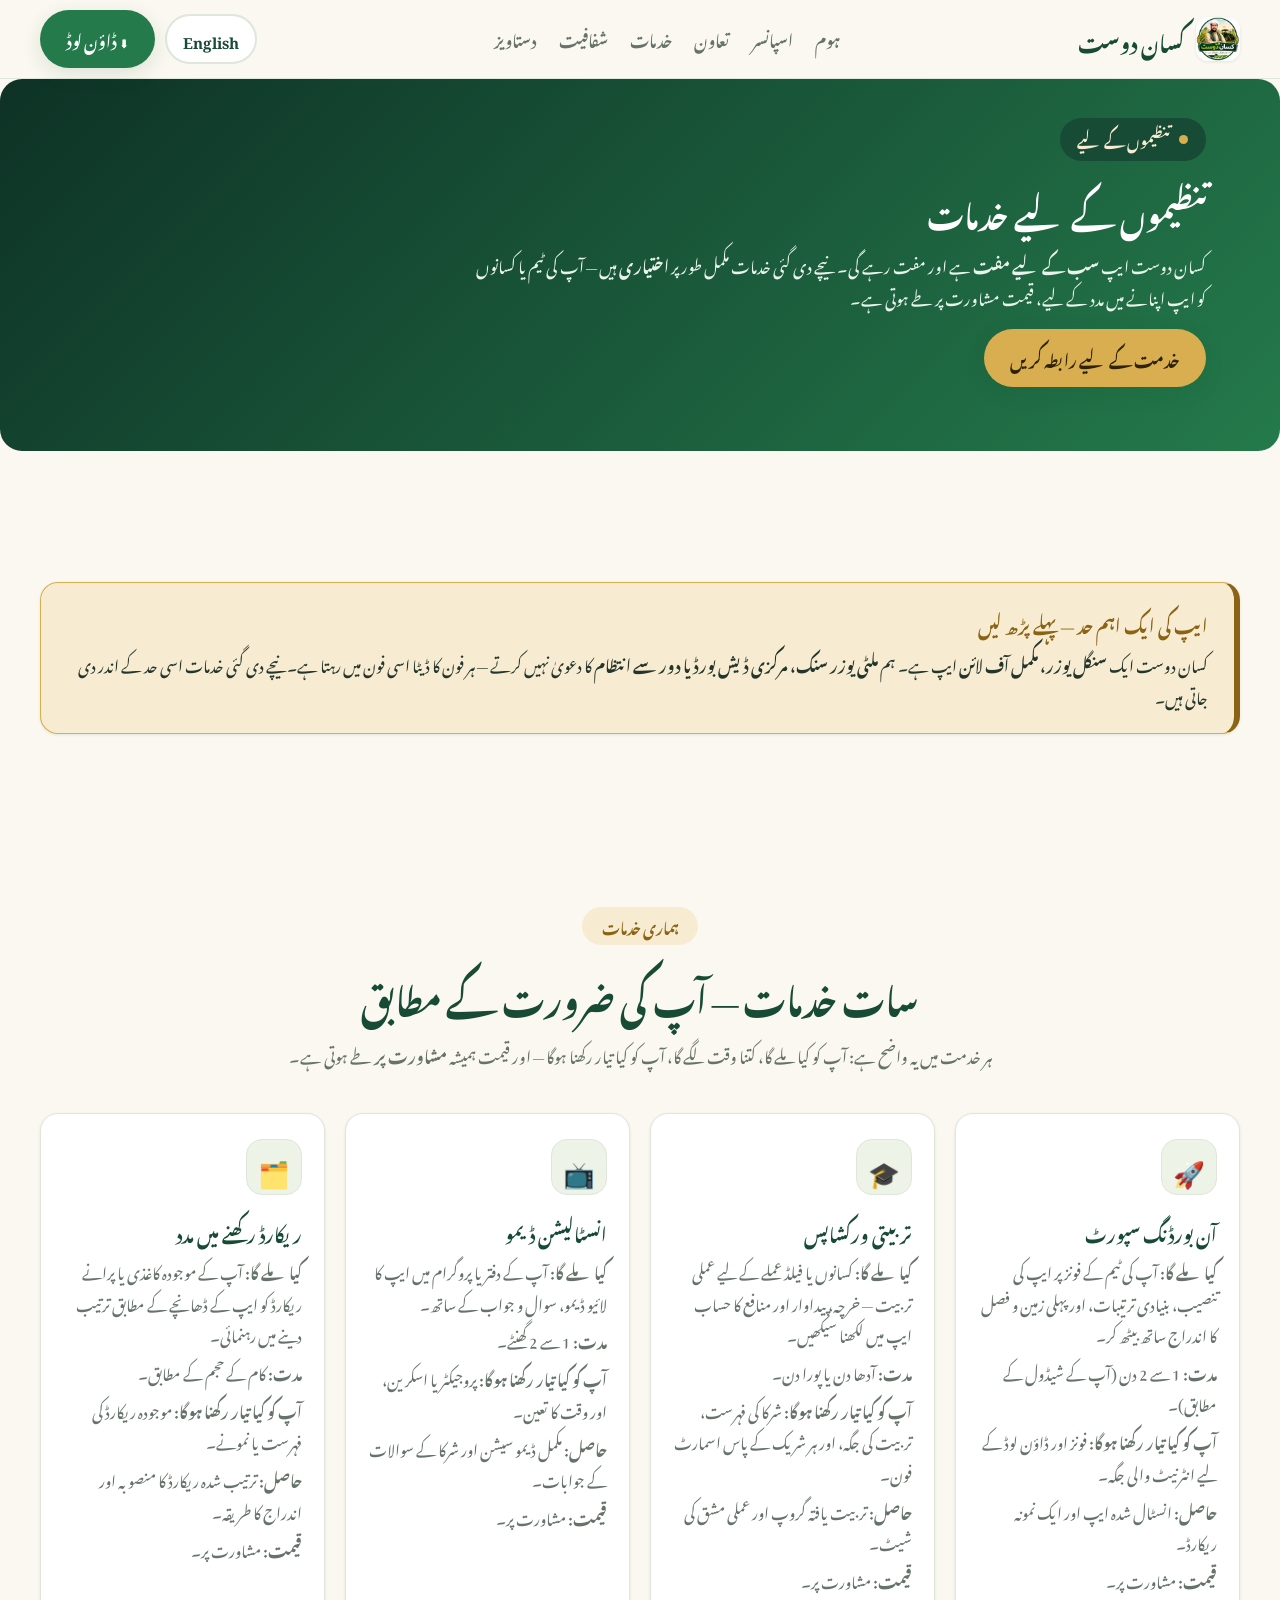
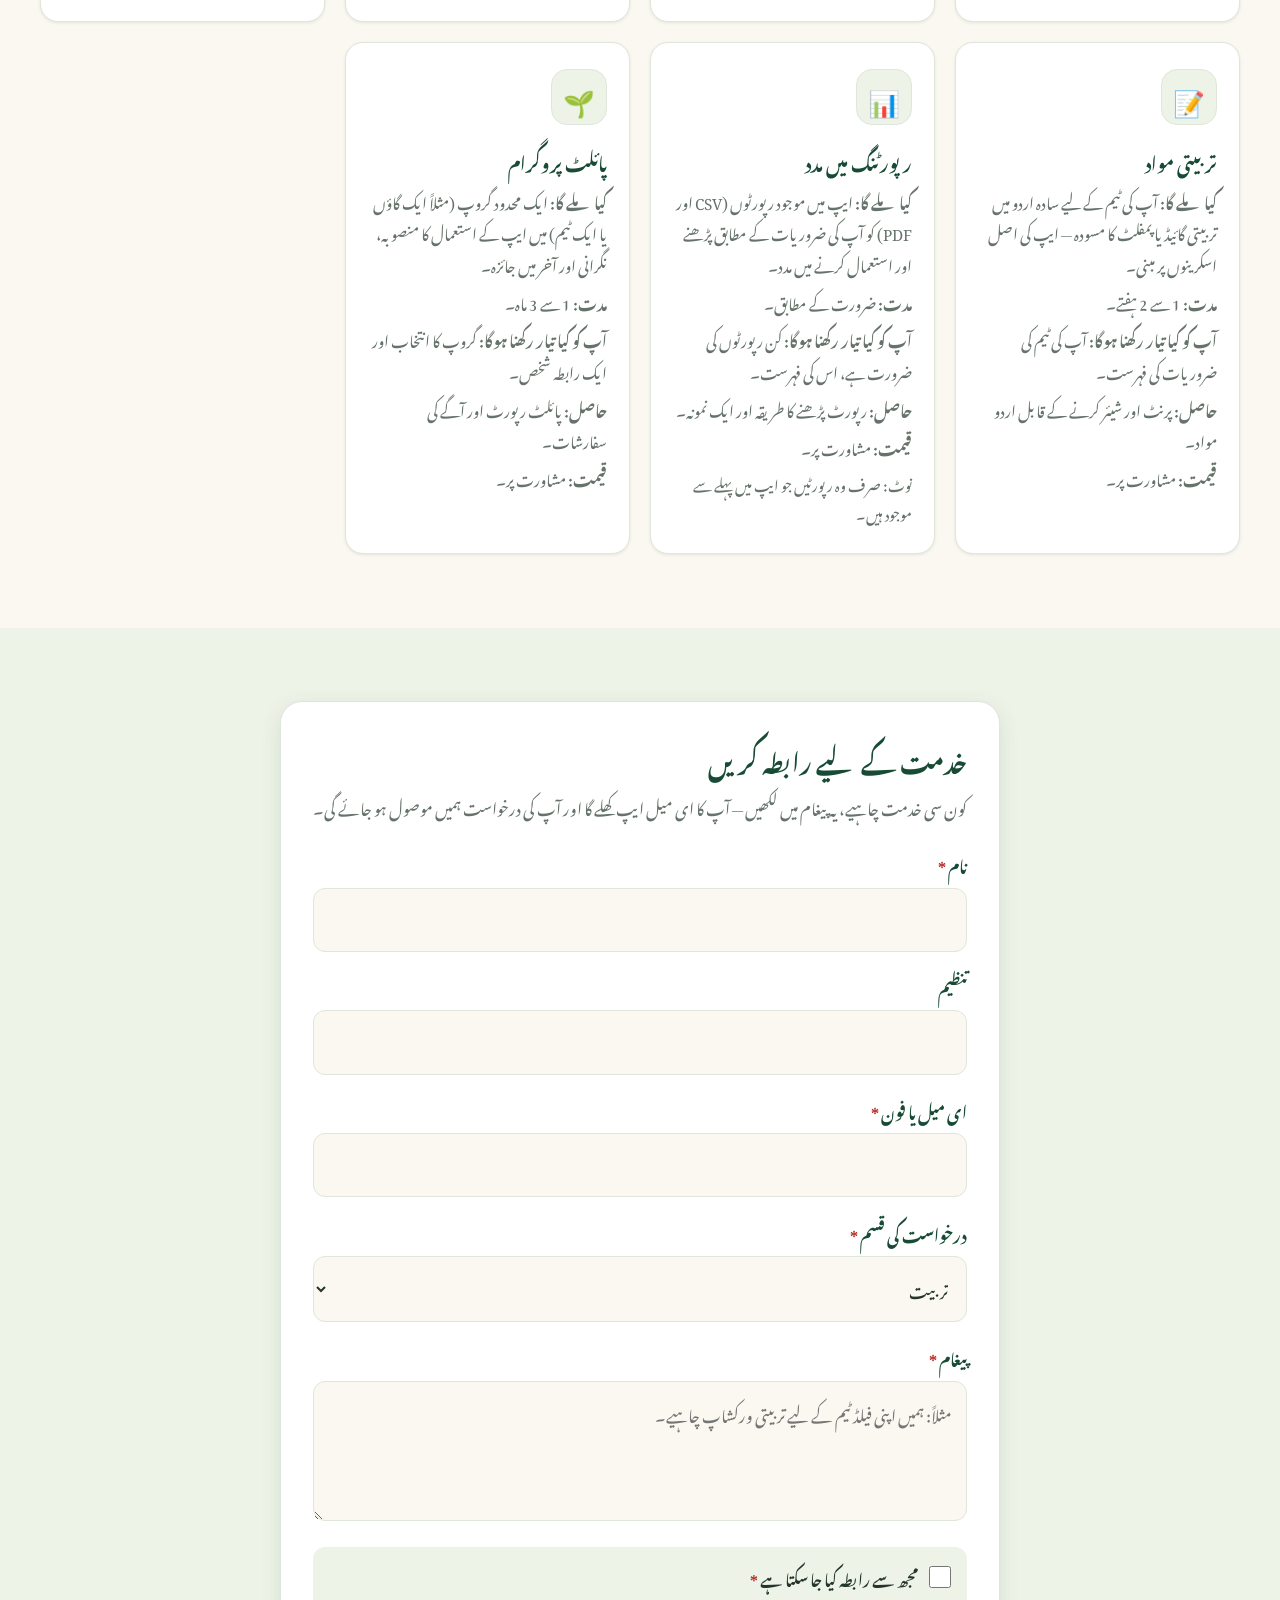
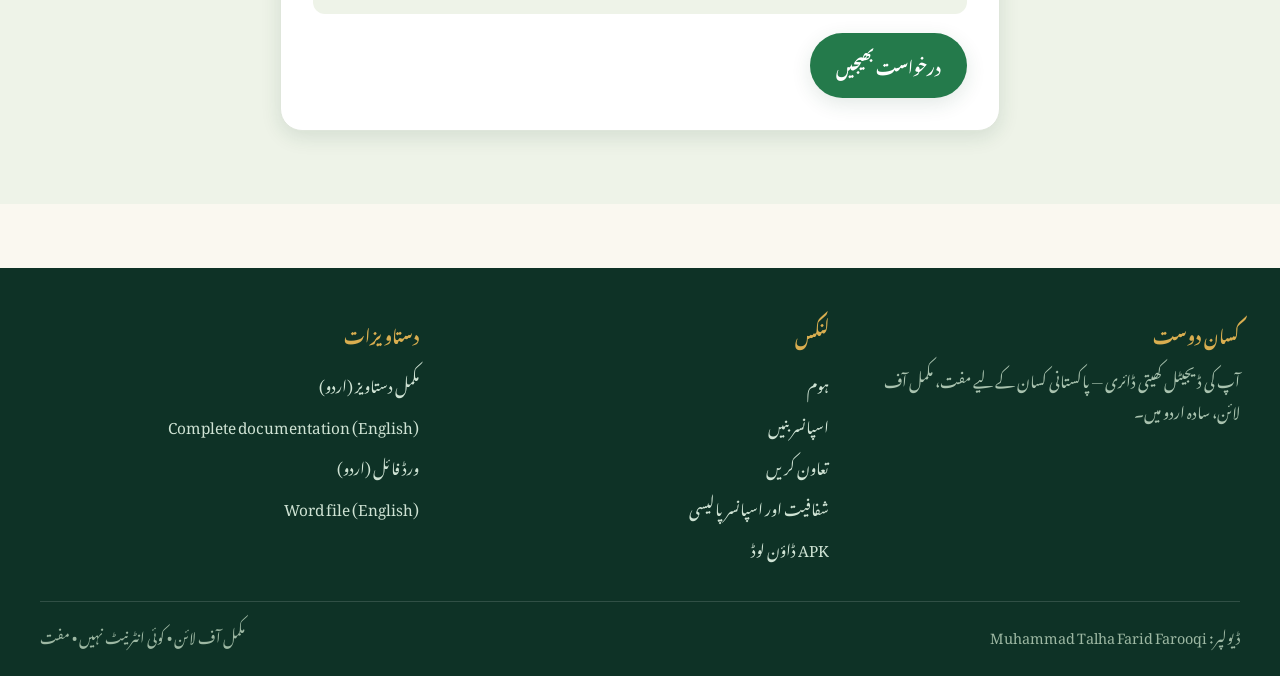
==== commit e2d8cd2c: "Website: v1.0.7 download link + Urdu fixes - Download links updated to 1.0.7 APK (all 8 pages) - Ver" ====
--- a/docs/services/index.html
+++ b/docs/services/index.html
@@ -24,7 +24,7 @@
 </ul>
 <div class="nav-cta">
 <a class="lang-toggle" href="../en.html">English</a>
-<a class="btn btn-primary" data-track="nav_cta" href="https://drive.google.com/uc?id=1taiPECFG5z9vVgBANVfHRRK8UMcUWbk9&export=download">⬇ ڈاؤن لوڈ</a>
+<a class="btn btn-primary" data-track="nav_cta" href="https://drive.google.com/uc?id=1-fmmJZfvrJw-skmo5OJ-gBHITJm_ouy5&export=download">⬇ ڈاؤن لوڈ</a>
 <button class="burger" aria-label="مینیو" aria-expanded="false" aria-controls="navLinks">☰</button>
 </div></div></nav>
 
@@ -75,7 +75,7 @@
 <div class="feat-card">
 <div class="feat-icon">📺</div>
 <h3>انسٹالیشن ڈیمو</h3>
-<p><strong>کیا ملے گا:</strong> آپ کے دفتر یا پروگرام میں ایپ کا لائیو ڈیمو، سوال جواب کے ساتھ۔</p>
+<p><strong>کیا ملے گا:</strong> آپ کے دفتر یا پروگرام میں ایپ کا لائیو ڈیمو، سوال و جواب کے ساتھ۔</p>
 <p><strong>مدت:</strong> 1 سے 2 گھنٹے۔</p>
 <p><strong>آپ کو کیا تیار رکھنا ہوگا:</strong> پروجیکٹر یا اسکرین، اور وقت کا تعین۔</p>
 <p><strong>حاصل:</strong> مکمل ڈیمو سیشن اور شرکا کے سوالات کے جوابات۔</p>
@@ -172,7 +172,7 @@
 <footer><div class="wrap">
 <div class="foot-grid">
 <div><h4>کسان دوست</h4><p style="font-size:.95rem">آپ کی ڈیجیٹل کھیتی ڈائری — پاکستانی کسان کے لیے مفت، مکمل آف لائن، سادہ اردو میں۔</p></div>
-<div><h4>لنکس</h4><a href="../index.html">ہوم</a><a href="../sponsor/">اسپانسر بنیں</a><a href="../support/">تعاون کریں</a><a href="../transparency/">شفافیت اور اسپانسر پالیسی</a><a data-track="apk_download" href="https://drive.google.com/uc?id=1taiPECFG5z9vVgBANVfHRRK8UMcUWbk9&export=download">APK ڈاؤن لوڈ</a></div>
+<div><h4>لنکس</h4><a href="../index.html">ہوم</a><a href="../sponsor/">اسپانسر بنیں</a><a href="../support/">تعاون کریں</a><a href="../transparency/">شفافیت اور اسپانسر پالیسی</a><a data-track="apk_download" href="https://drive.google.com/uc?id=1-fmmJZfvrJw-skmo5OJ-gBHITJm_ouy5&export=download">APK ڈاؤن لوڈ</a></div>
 <div><h4>دستاویزات</h4><a data-track="doc_click" href="../dastavezat.html">مکمل دستاویز (اردو)</a><a data-track="doc_click" href="../documentation.html">Complete documentation (English)</a><a data-track="doc_click" href="../kisan-dost-dastaveez-urdu.docx" download>ورڈ فائل (اردو)</a><a data-track="doc_click" href="../kisan-dost-documentation-english.docx" download>Word file (English)</a></div>
 </div>
 <div class="foot-bottom"><span>ڈیولپر: Muhammad Talha Farid Farooqi</span><span>مکمل آف لائن • کوئی انٹرنیٹ نہیں • مفت</span></div>
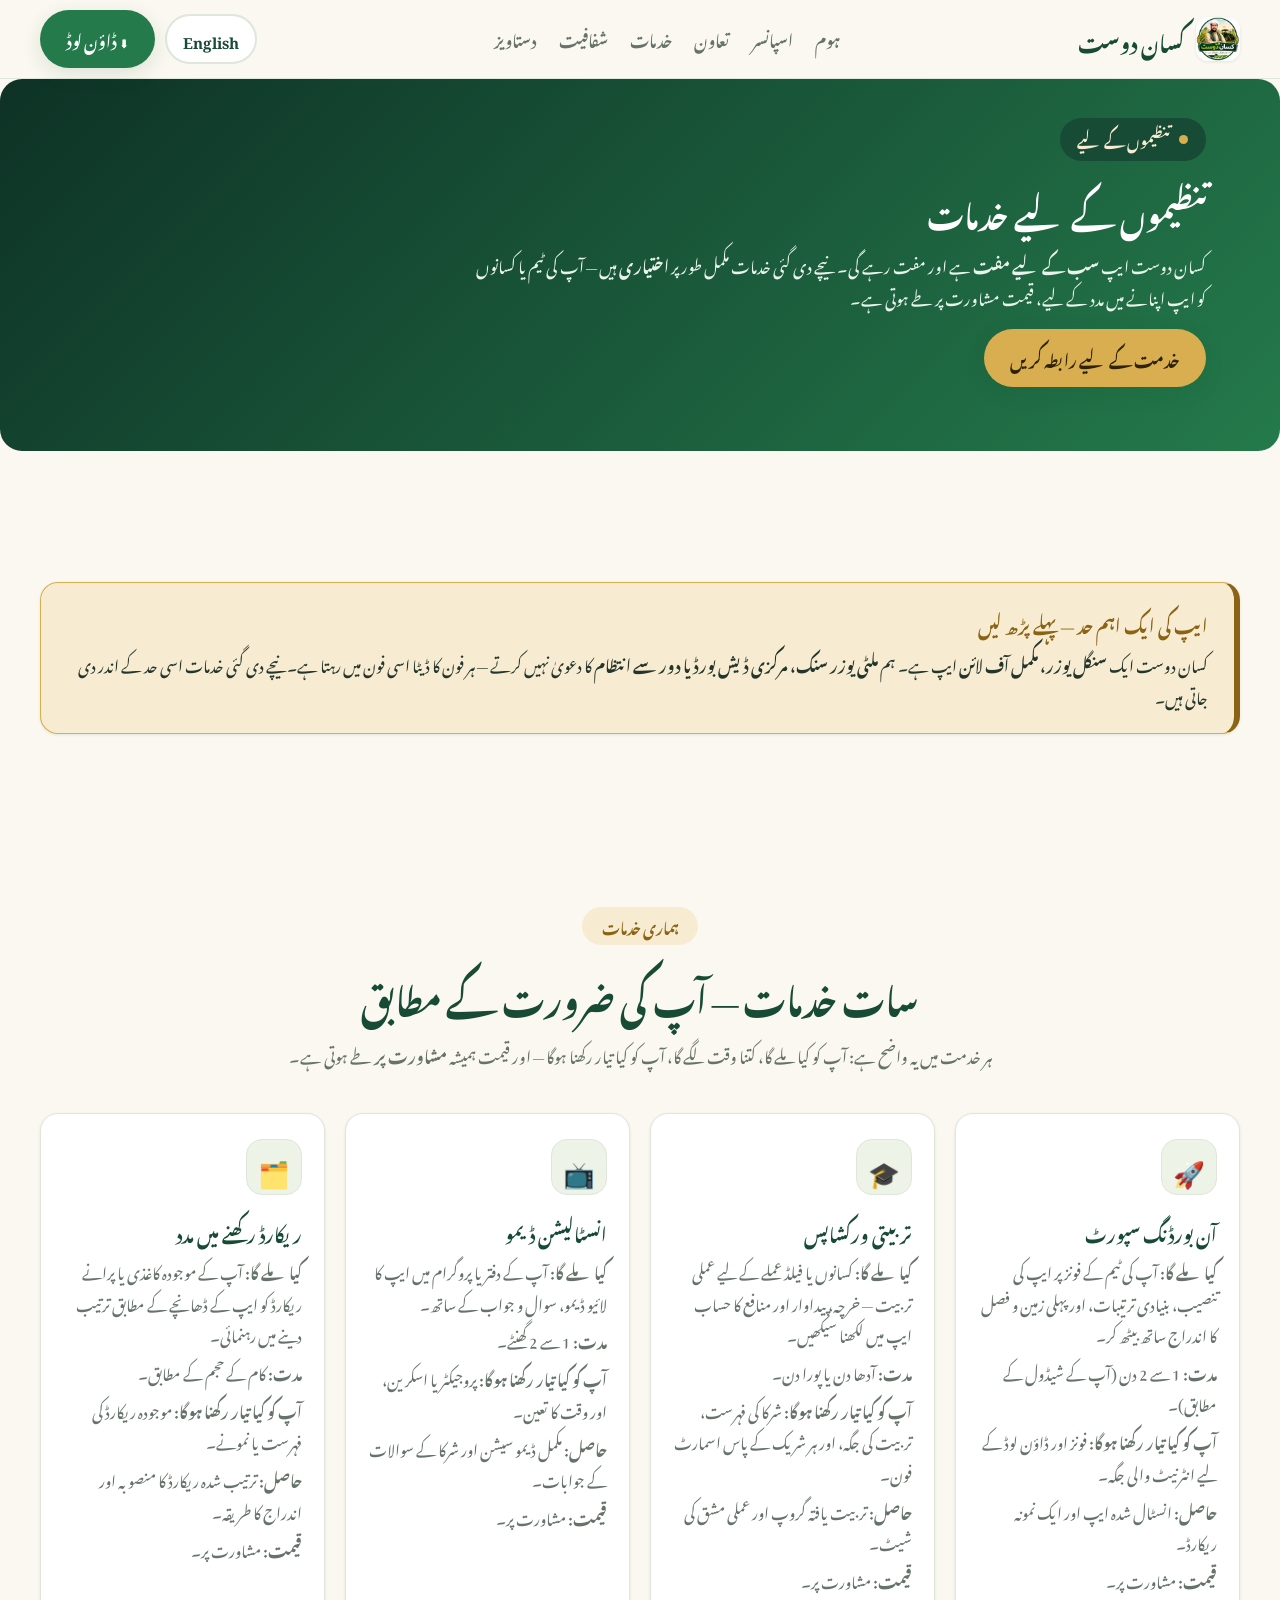
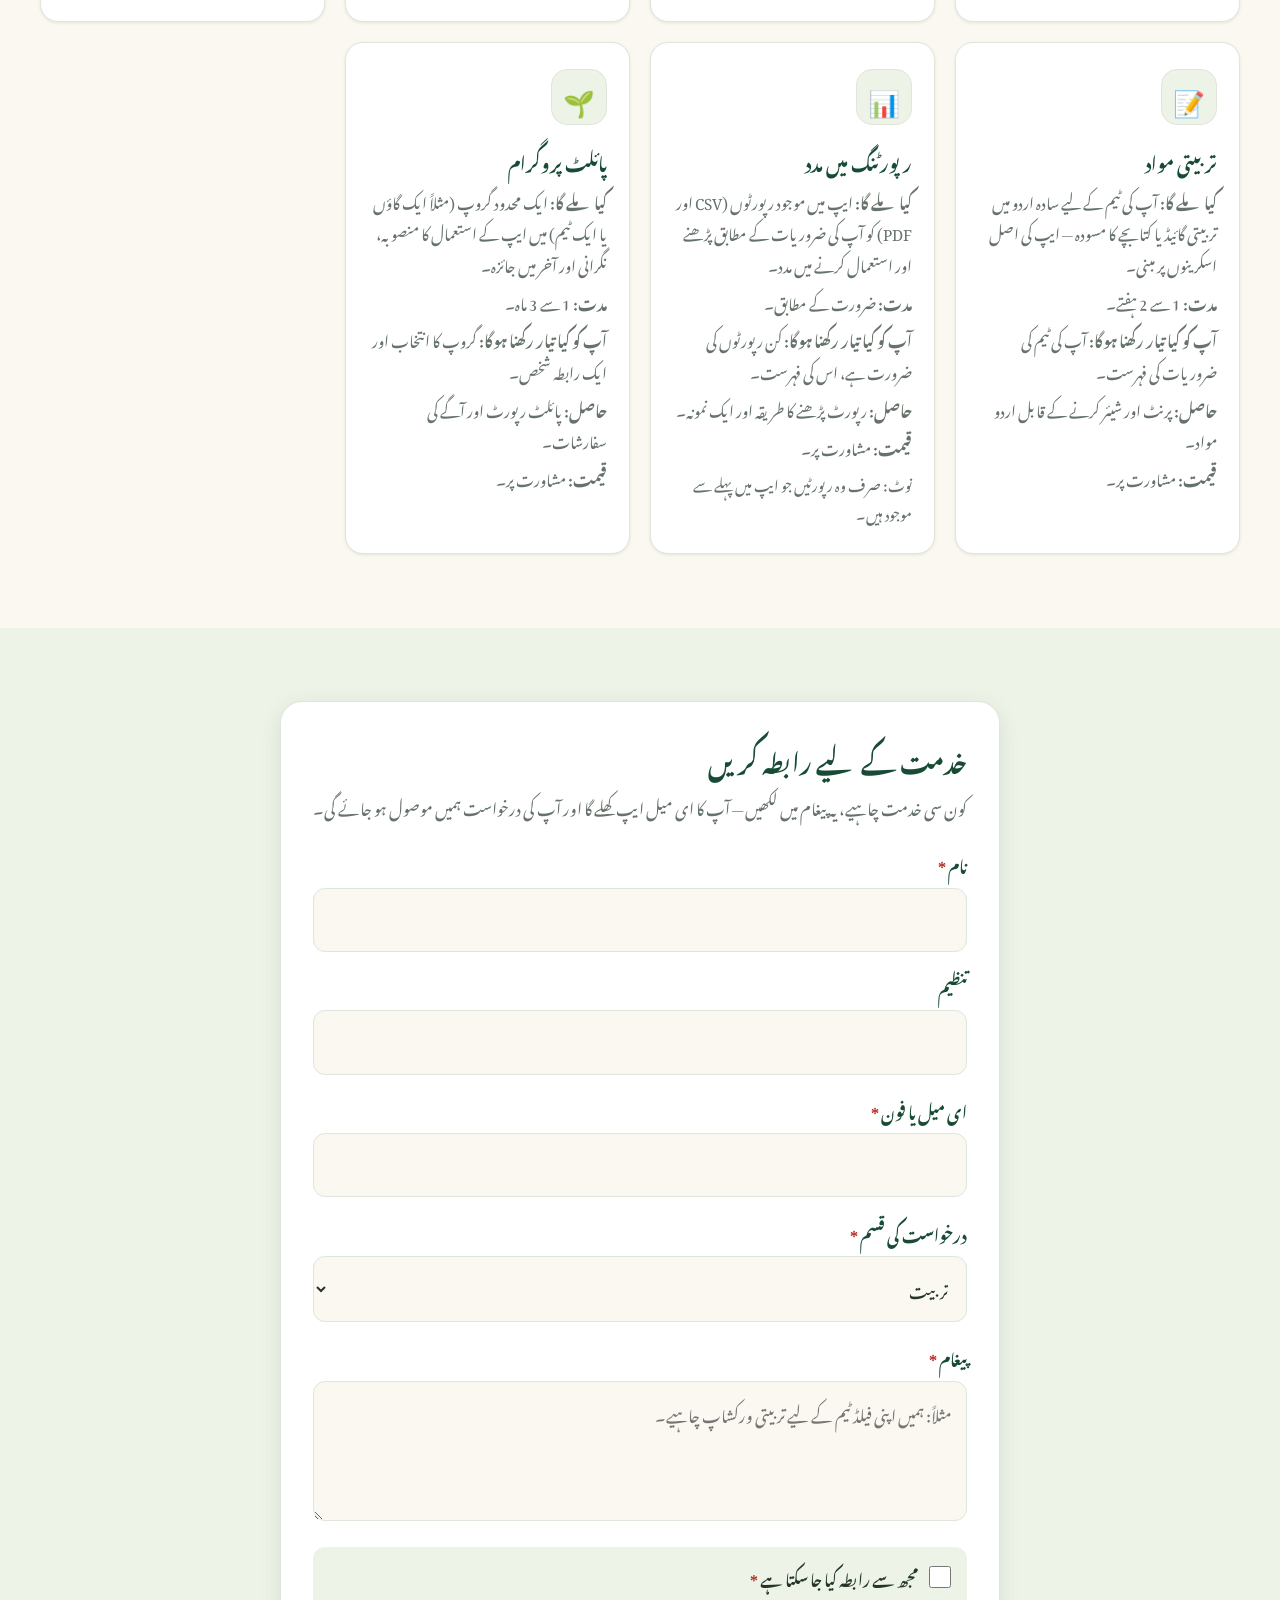
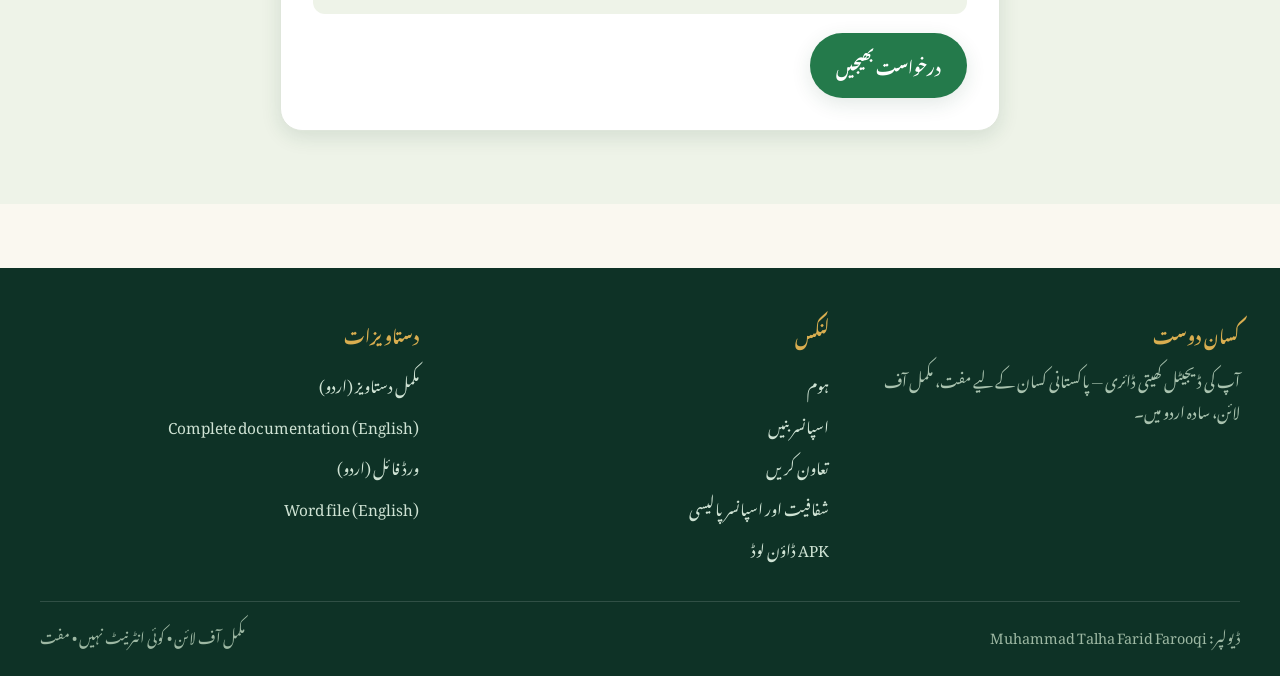
==== commit abb0e29e: "Website: fix Urdu spelling (منگوائیں، بٹائی، یاد دہانی) + factual updates - مانگوائیں -> منگوائیں (4" ====
--- a/docs/services/index.html
+++ b/docs/services/index.html
@@ -95,7 +95,7 @@
 <div class="feat-card">
 <div class="feat-icon">📝</div>
 <h3>تربیتی مواد</h3>
-<p><strong>کیا ملے گا:</strong> آپ کی ٹیم کے لیے سادہ اردو میں تربیتی گائیڈ یا پمفلٹ کا مسودہ — ایپ کی اصل اسکرینوں پر مبنی۔</p>
+<p><strong>کیا ملے گا:</strong> آپ کی ٹیم کے لیے سادہ اردو میں تربیتی گائیڈ یا کتابچے کا مسودہ — ایپ کی اصل اسکرینوں پر مبنی۔</p>
 <p><strong>مدت:</strong> 1 سے 2 ہفتے۔</p>
 <p><strong>آپ کو کیا تیار رکھنا ہوگا:</strong> آپ کی ٹیم کی ضروریات کی فہرست۔</p>
 <p><strong>حاصل:</strong> پرنٹ اور شیئر کرنے کے قابل اردو مواد۔</p>
